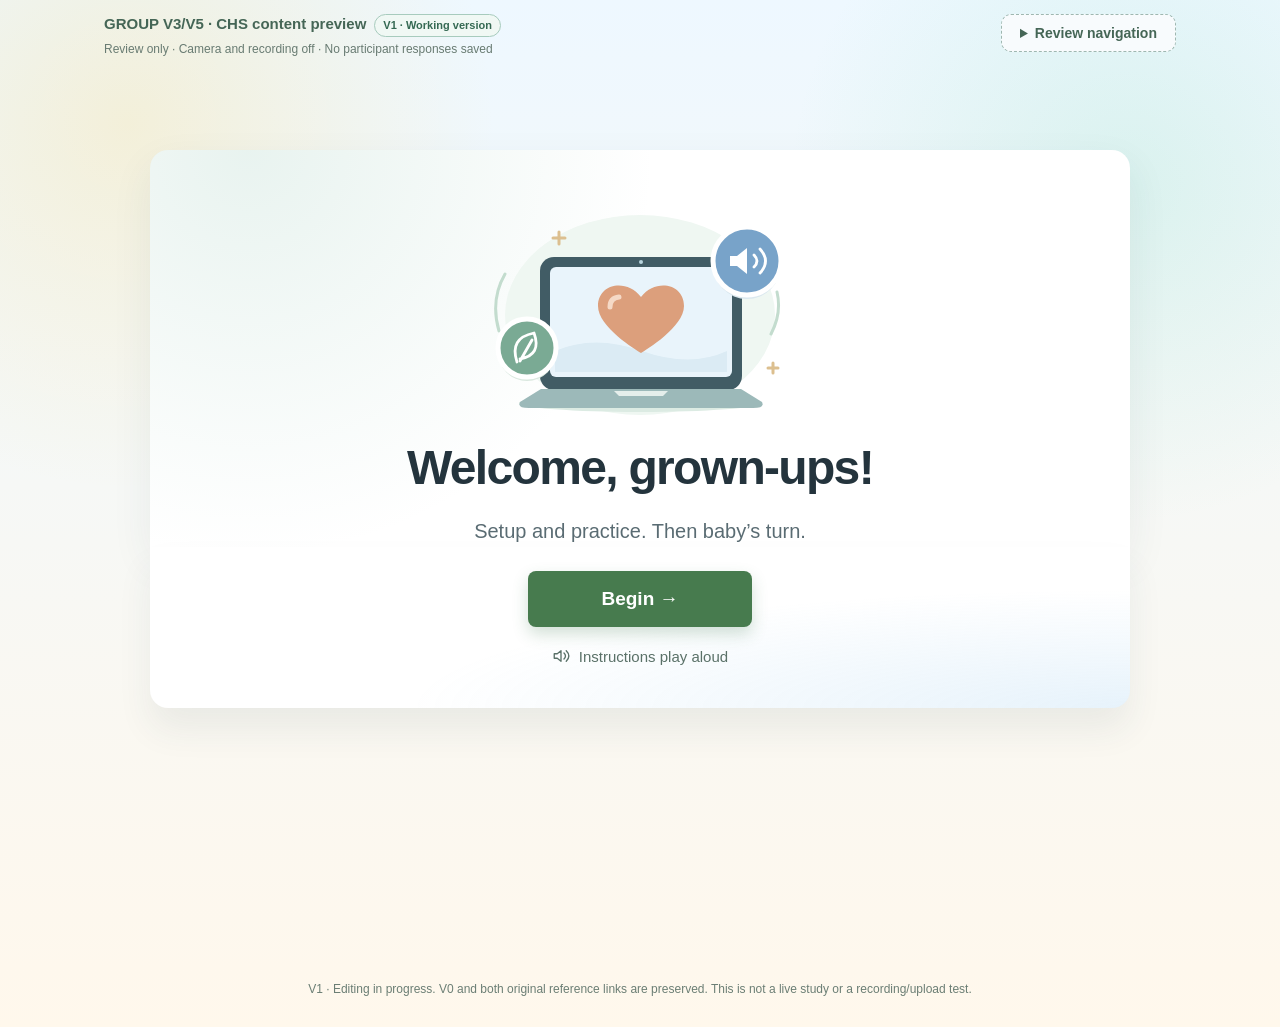
==== versions/v1/index.html @ 1ad9aae0 "Add V1 working preview with revised welcome and parent-only overview" ====
<!doctype html>
<html lang="en">
<head>
  <meta charset="utf-8">
  <meta name="viewport" content="width=device-width, initial-scale=1">
  <meta name="robots" content="noindex,nofollow">
  <meta name="description" content="Standalone, read-only preview of the GROUP V3/V5 CHS study. No camera, recording, consent submission or participant data collection.">
  <meta http-equiv="Content-Security-Policy" content="default-src 'self'; script-src 'self' 'unsafe-eval'; style-src 'self' 'unsafe-inline'; img-src 'self' data: https:; media-src 'self' https: blob:; connect-src 'none'; object-src 'none'; base-uri 'none'; form-action 'none'">
  <title>GROUP V3/V5 — V1 working preview</title>
  <link rel="stylesheet" href="preview.css">
  <link rel="stylesheet" href="welcome-v1.css">
  <script defer src="protocol.js"></script>
  <script defer src="app.js"></script>
</head>
<body>
  <header class="preview-bar">
    <div><strong>GROUP V3/V5 · CHS content preview</strong><span class="version-badge">V1 · Working version</span><small>Review only · Camera and recording off · No participant responses saved</small></div>
    <details class="preview-navigation"><summary>Review navigation</summary><div>
      <label>Review a page <select id="page-picker"></select></label>
      <label>Movie version <select id="version-picker"><option value="V3">V3 · three per group</option><option value="V5">V5 · five per group</option></select></label>
      <label>Counterbalance <select id="condition-picker"></select></label>
      <p>Navigation is for review. Skips do not mark parent practice passed. Movie settings are chosen for review, not participant assignment.</p>
      <a href="../../" target="_blank" rel="noopener">Preserved V0</a>
      <a href="https://childrenhelpingscience.com/exp/studies/6286/" target="_blank" rel="noopener">Original CHS study</a>
      <a href="https://c-steele.github.io/group-lookit/?rev=guided-walkthrough-20261003" target="_blank" rel="noopener">Original reference template</a>
    </div></details>
  </header>
  <main id="experiment-player" aria-live="off"></main>
  <footer class="preview-footer">V1 · Editing in progress. V0 and both original reference links are preserved. This is not a live study or a recording/upload test.</footer>
  <noscript>This preview needs JavaScript. Camera access and study recording are never used.</noscript>
</body>
</html>
---- versions/v1/preview.css ----
*{box-sizing:border-box}body{margin:0;background:#edf4ef;color:#293e46;font-family:'Avenir Next',Avenir,'Segoe UI',Arial,sans-serif}.preview-bar{position:relative;z-index:4;max-width:1120px;margin:auto;padding:14px 24px;display:flex;align-items:flex-start;justify-content:space-between;gap:20px;font-size:14px;color:#456656}.preview-bar strong{font-size:15px}.preview-bar small{display:block;font-size:12px;margin-top:5px;color:#687b72}.preview-navigation{max-width:430px;min-width:175px}.preview-navigation>summary{cursor:pointer;padding:10px 14px;background:#f8fbfd;border:1px dashed #9eb7b0;border-radius:10px;text-align:center;font-weight:700;list-style-position:inside}.preview-navigation>div{margin-top:10px;padding:16px;background:#fff;border:1px solid #c8dcd1;border-radius:12px;box-shadow:0 10px 24px #293e461c}.preview-navigation label{display:grid;gap:6px;margin-bottom:12px;font-size:13px;font-weight:600}.preview-navigation select{width:100%;padding:9px;border:1px solid #adbfaf;border-radius:7px;background:white;color:#294a3c}.preview-navigation p{font-size:12px;line-height:1.5}.preview-navigation a{display:block;font-size:12px;color:#316c54;margin-top:9px}.preview-footer{text-align:center;font-size:12px;color:#6b7e74;padding:20px 22px 28px;max-width:1000px;margin:auto;line-height:1.6}#experiment-player{min-height:75vh;padding:20px 24px 32px;background:transparent}.row:after{content:'';display:table;clear:both}.exp-lookit-instructions{max-width:980px;margin:auto;background:#fff;padding:30px 36px;color:#293e46}.exp-lookit-instructions:first-child{border-radius:20px 20px 0 0}.exp-lookit-instructions:last-child{border-radius:0 0 20px 20px}.exp-text{width:100%}.exp-lookit-instructions:last-child>.exp-text{display:flow-root}.btn,button{font:inherit;cursor:pointer}.btn{border:0;border-radius:8px;min-height:48px;padding:12px 20px;font-weight:700}.btn-success{background:#477b4e;color:#fff}.btn-default{background:transparent;color:#527362}.pull-right{float:right}.pull-left{float:left}button:disabled{opacity:.5;cursor:not-allowed}button:focus-visible,summary:focus-visible,select:focus-visible,a:focus-visible{outline:3px solid #456da9;outline-offset:4px}[hidden]{display:none!important}.media-wrapper{max-width:720px;margin:18px auto;text-align:center}.media-wrapper video{width:100%;max-height:480px;background:#20363e}.media-wrapper audio{width:100%;max-width:500px}.reference-card{width:min(980px,100%);padding:34px;margin:auto;background:#fff;border:1px solid #dce9e2;border-radius:20px;box-shadow:0 16px 42px #2a3e4e10}.reference-card h1{font-size:34px;line-height:1.15;color:#24343d}.reference-card h2{font-size:21px;margin-top:24px}.reference-card p{font-size:18px;line-height:1.6}.preview-only{padding:14px 18px;border:2px solid #b9d9cb;background:#f0f8f4;border-radius:12px;color:#355f50;margin:18px 0}.preview-only strong{display:block}.reference-actions{display:flex;justify-content:space-between;gap:20px;margin-top:25px;padding-top:20px;border-top:1px solid #e0e8e2}.camera-placeholder{aspect-ratio:4/3;display:grid;place-items:center;background:#203b45;color:white;border-radius:14px;max-width:600px;margin:20px auto;text-align:center;padding:24px}.movie-card{width:min(980px,100%);margin:auto;padding:24px;background:white;border-radius:20px;box-shadow:0 16px 42px #2a3e4e10}.movie-card h1{font-size:24px;margin:0 0 7px}.movie-meta{font-size:13px;color:#587366;margin:0 0 16px}.movie-stage{position:relative;background:#000;aspect-ratio:4/3;max-width:880px;margin:auto}.movie-stage video{display:block;width:100%;height:100%;object-fit:contain}.movie-overlay{position:absolute;inset:0;display:grid;place-items:center;background:#123127ed;color:white;padding:25px;text-align:center}.movie-overlay button{margin:8px;background:white;color:#294c3c;border:0;padding:13px 20px;border-radius:8px;font-weight:700}.movie-status{font-size:17px;color:#456656;margin:18px 0 0}.movie-source{font-size:12px;color:#688075;overflow-wrap:anywhere;margin:12px 0}.movie-actions{display:flex;gap:12px;flex-wrap:wrap;margin-top:20px}.movie-actions button{border:1px solid #c2d6c8;background:#eff7f1;color:#35624b;border-radius:8px;padding:10px 16px;min-height:44px}.movie-hint{font-size:14px;line-height:1.5;color:#688075}.preview-code{font-size:12px;overflow-wrap:anywhere}.reference-card .gi-heading{text-align:center}.reference-card ul{line-height:1.7}.reference-card a{color:#316c54}.reference-empty{padding:12px 18px;background:#eff7f3;border-radius:12px}.preview-error{white-space:pre-wrap;color:#8a413a;font-size:15px}.exp-text h1{font-size:36px}.preview-no-success{color:#8b633f}.reference-card .debrief{border:2px solid #9fc5b7;background:#eff9f5;padding:22px;border-radius:12px}.reference-card .heart{display:grid;place-items:center;width:64px;height:64px;margin:auto;background:#70aa91;border-radius:50%;color:white;font-size:38px}@media(max-width:720px){.preview-bar{padding:12px 16px;gap:12px;flex-wrap:wrap}.preview-bar strong{font-size:14px}#experiment-player{padding:12px 16px 24px}.reference-card{padding:24px 20px}.reference-card h1{font-size:29px}.reference-card p{font-size:16px}.exp-lookit-instructions{padding:24px 20px}.movie-card{padding:18px}.preview-navigation{min-width:160px}.reference-actions{gap:12px}.reference-actions button{font-size:14px;padding:10px 14px}}
---- versions/v1/welcome-v1.css ----
/* V1 only: retain the existing vector aesthetic and keep the laptop prominent. */
.gi-welcome .gi-quick-setup svg[data-family-setup-v1]{display:block;width:min(100%,300px);height:138px!important;max-height:138px!important;margin:0 auto}
.version-badge{display:inline-block;margin-left:8px;padding:3px 8px;border:1px solid #a7cbbd;border-radius:999px;background:#f0f8f4;font:600 11px/1.35 'Segoe UI',Arial,sans-serif;vertical-align:middle;color:#356953}
@media(max-width:480px){.gi-welcome .gi-quick-setup svg[data-family-setup-v1]{height:132px!important;max-height:132px!important}}
.gi-overview .gi-overview-copy p{margin-bottom:22px}
.gi-overview .gi-overview-copy p:first-child{margin-bottom:32px}
.gi-overview .gi-overview-scene svg[data-parent-setup-v1]{width:100%;height:auto;max-height:300px}
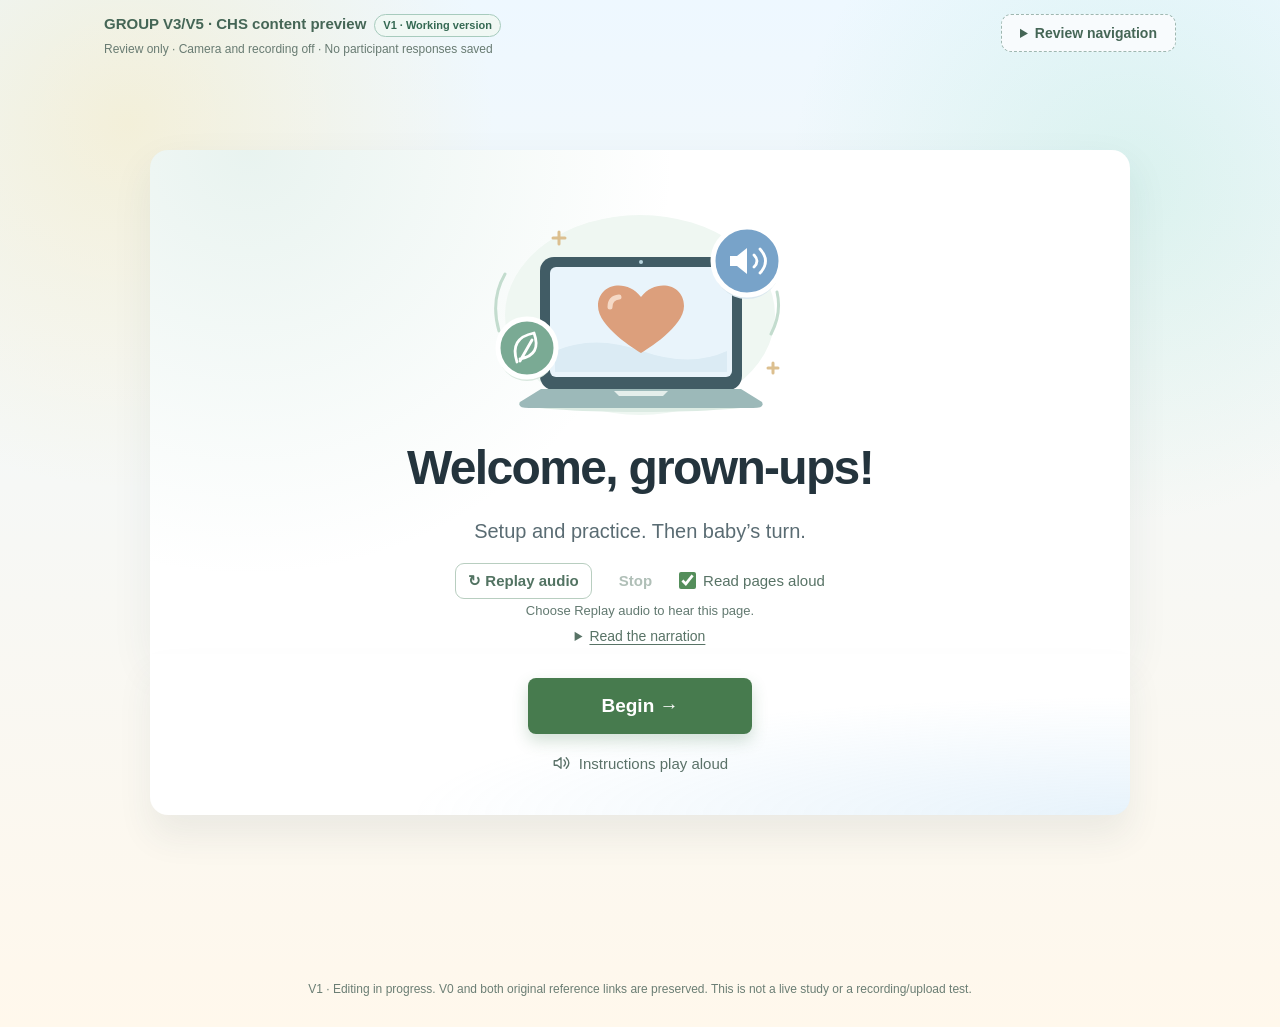
==== commit d1a0e9b9: "Match V1 opening narration to text and clarify quiet-room lighting instructions" ====
--- a/versions/v1/index.html
+++ b/versions/v1/index.html
@@ -8,9 +8,9 @@
   <meta http-equiv="Content-Security-Policy" content="default-src 'self'; script-src 'self' 'unsafe-eval'; style-src 'self' 'unsafe-inline'; img-src 'self' data: https:; media-src 'self' https: blob:; connect-src 'none'; object-src 'none'; base-uri 'none'; form-action 'none'">
   <title>GROUP V3/V5 — V1 working preview</title>
   <link rel="stylesheet" href="preview.css">
-  <link rel="stylesheet" href="welcome-v1.css">
-  <script defer src="protocol.js"></script>
-  <script defer src="app.js"></script>
+  <link rel="stylesheet" href="welcome-v1.css?v=narration-20261027">
+  <script defer src="protocol.js?v=narration-20261027"></script>
+  <script defer src="app.js?v=narration-20261027"></script>
 </head>
 <body>
   <header class="preview-bar">
--- a/versions/v1/welcome-v1.css
+++ b/versions/v1/welcome-v1.css
@@ -2,6 +2,15 @@
 .gi-welcome .gi-quick-setup svg[data-family-setup-v1]{display:block;width:min(100%,300px);height:138px!important;max-height:138px!important;margin:0 auto}
 .version-badge{display:inline-block;margin-left:8px;padding:3px 8px;border:1px solid #a7cbbd;border-radius:999px;background:#f0f8f4;font:600 11px/1.35 'Segoe UI',Arial,sans-serif;vertical-align:middle;color:#356953}
 @media(max-width:480px){.gi-welcome .gi-quick-setup svg[data-family-setup-v1]{height:132px!important;max-height:132px!important}}
-.gi-overview .gi-overview-copy p{margin-bottom:22px}
-.gi-overview .gi-overview-copy p:first-child{margin-bottom:32px}
+.gi-ui.gi-overview .gi-overview-layout{grid-template-columns:minmax(0,1.12fr) minmax(0,1fr);gap:28px;align-items:center;max-width:890px;margin:22px auto 8px}
+.gi-ui.gi-overview .gi-overview-copy{display:flex;flex-direction:column;gap:22px;margin:0;padding:28px 30px;background:linear-gradient(145deg,#f5faf7,#edf6f0);border:1px solid #d3e5d9;border-radius:22px;box-shadow:0 7px 22px #365b4610;color:#425f56}
+.gi-ui.gi-overview .gi-overview-copy p,.gi-ui.gi-overview .gi-overview-copy p:first-child{max-width:38ch;margin:0;font-size:17px;line-height:1.65;text-align:left;text-wrap:balance}
+.gi-ui.gi-overview .gi-overview-copy p:last-child{margin:0;padding-top:18px;border-top:1px solid #d6e5dc;font-size:16px;line-height:1.6;color:#527164}
+.gi-ui.gi-overview .gi-overview-copy strong{font-weight:750;color:#356953;white-space:nowrap}
 .gi-overview .gi-overview-scene svg[data-parent-setup-v1]{width:100%;height:auto;max-height:300px}
+@media(max-width:720px){.gi-ui.gi-overview .gi-overview-layout{grid-template-columns:minmax(0,1fr);gap:20px;margin-top:18px}.gi-ui.gi-overview .gi-overview-copy{gap:20px;padding:24px;border-radius:20px}.gi-ui.gi-overview .gi-overview-copy p{max-width:38ch;font-size:17px;line-height:1.6}.gi-ui.gi-overview .gi-overview-scene{width:min(360px,100%);margin:0 auto}}
+.gi-cover .gi-narration{max-width:680px;margin:16px auto 0;color:#587366}
+.gi-cover .gi-audio-buttons{gap:8px 14px}
+.gi-cover .gi-audio-buttons button{min-height:36px;padding:6px 12px}
+.gi-cover .gi-narration summary{min-height:30px;padding:4px 0}
+.gi-cover .gi-narration details p{font-size:16px;line-height:1.55;text-align:center}
